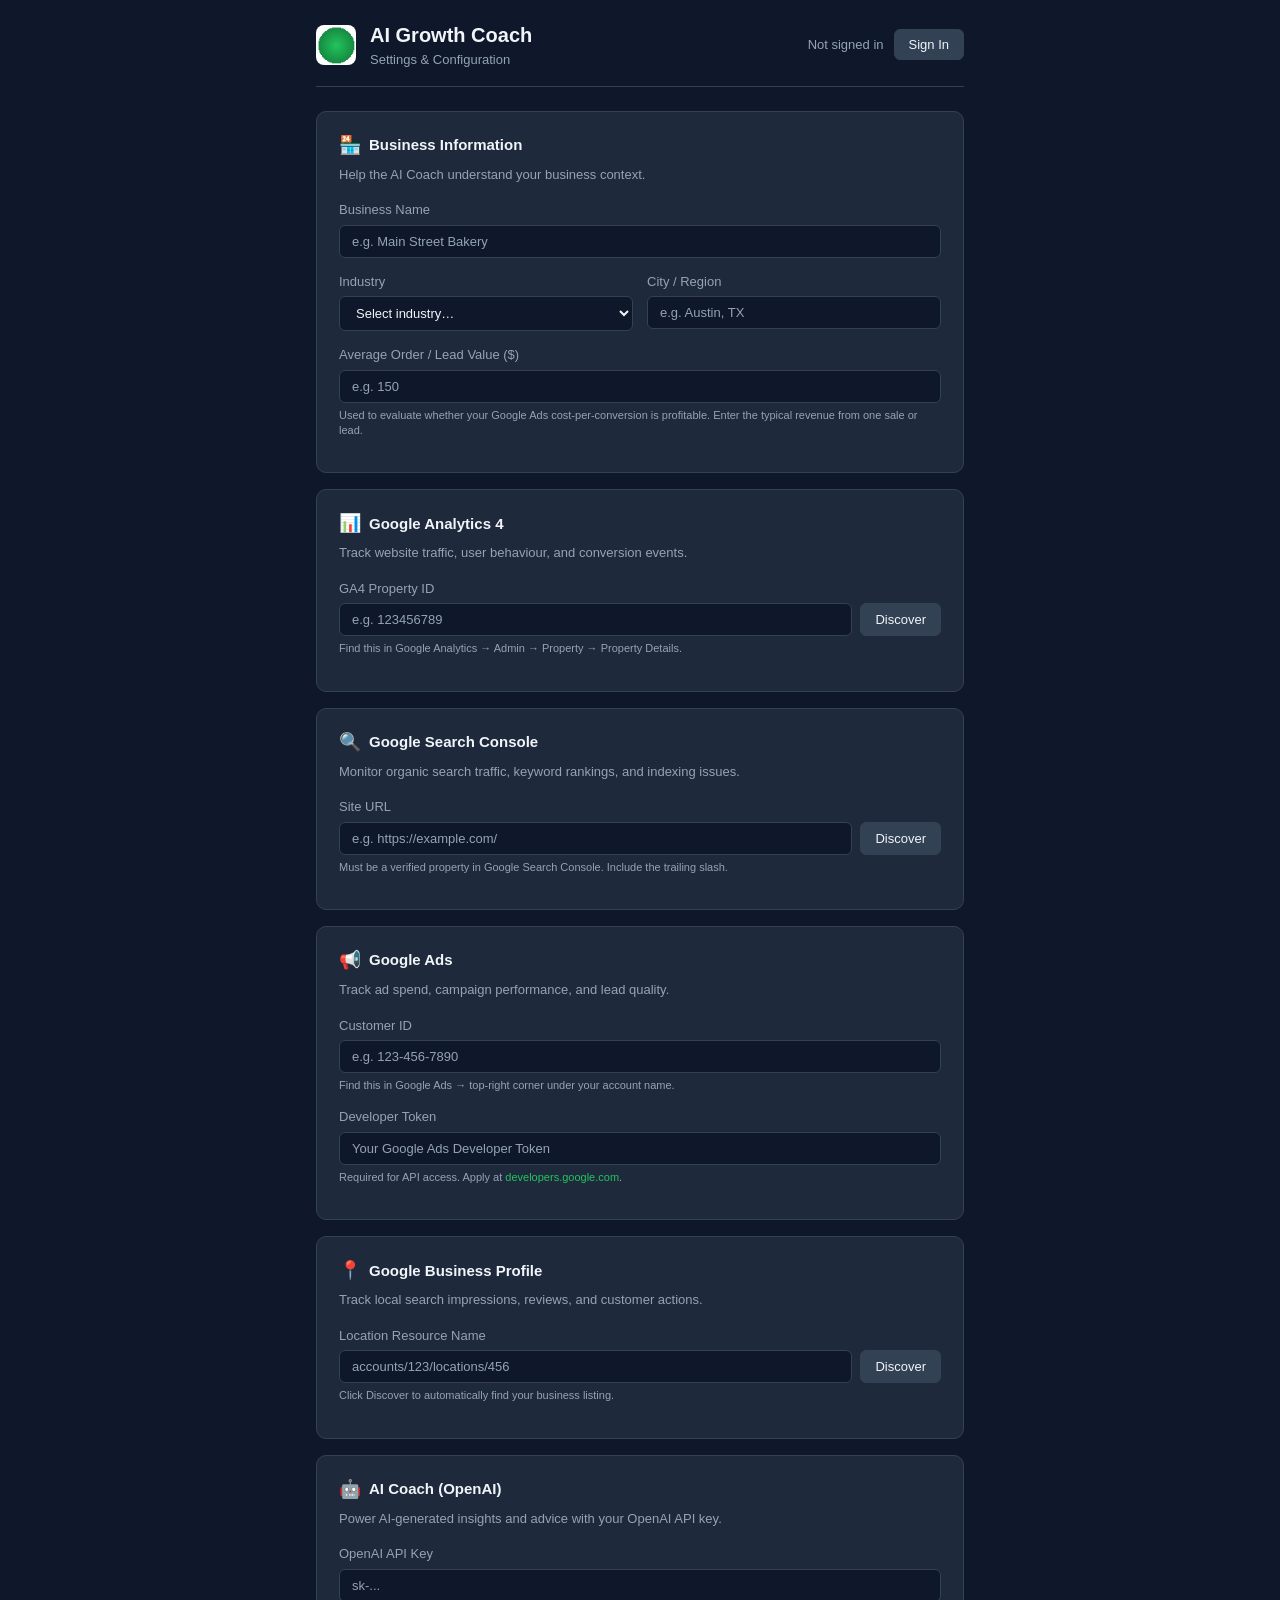
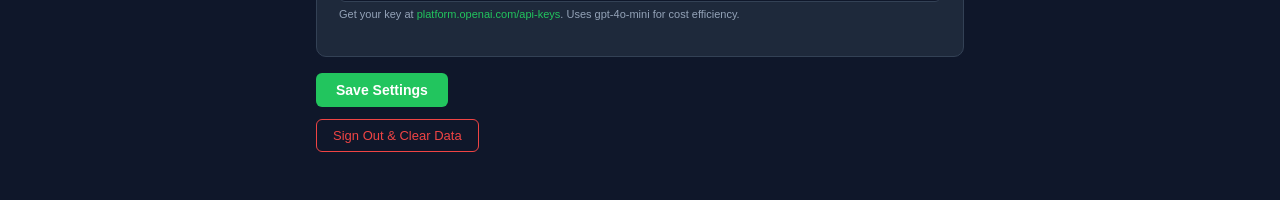
==== options.html @ cb7ab83d "Create AI Growth Coach Chrome Extension with Google API integrations and OpenAI coaching Co-authored" ====
<!DOCTYPE html>
<html lang="en">
<head>
  <meta charset="UTF-8" />
  <meta name="viewport" content="width=device-width, initial-scale=1.0" />
  <title>AI Growth Coach — Settings</title>
  <link rel="stylesheet" href="options.css" />
</head>
<body>
  <div id="app">

    <header class="header">
      <div class="header-left">
        <img src="icons/icon48.png" alt="Logo" class="logo" />
        <div>
          <h1>AI Growth Coach</h1>
          <p class="subtitle">Settings &amp; Configuration</p>
        </div>
      </div>
      <div id="auth-status" class="auth-status">
        <span id="auth-label">Not signed in</span>
        <button id="btn-auth" class="btn-secondary">Sign In</button>
      </div>
    </header>

    <main class="main">

      <!-- Business Info -->
      <section class="card">
        <h2 class="card-title">
          <span class="card-icon">🏪</span>
          Business Information
        </h2>
        <p class="card-desc">Help the AI Coach understand your business context.</p>

        <div class="form-group">
          <label for="businessName">Business Name</label>
          <input type="text" id="businessName" placeholder="e.g. Main Street Bakery" />
        </div>

        <div class="form-row">
          <div class="form-group">
            <label for="industry">Industry</label>
            <select id="industry">
              <option value="">Select industry…</option>
              <option value="restaurant">Restaurant / Food Service</option>
              <option value="retail">Retail Store</option>
              <option value="healthcare">Healthcare / Medical</option>
              <option value="legal">Legal Services</option>
              <option value="realestate">Real Estate</option>
              <option value="contractor">Home Services / Contractor</option>
              <option value="salon">Beauty / Salon / Spa</option>
              <option value="auto">Auto Services</option>
              <option value="fitness">Fitness / Wellness</option>
              <option value="education">Education / Tutoring</option>
              <option value="ecommerce">E-Commerce</option>
              <option value="other">Other</option>
            </select>
          </div>
          <div class="form-group">
            <label for="location">City / Region</label>
            <input type="text" id="location" placeholder="e.g. Austin, TX" />
          </div>
        </div>

        <div class="form-group">
          <label for="avgOrderValue">Average Order / Lead Value ($)</label>
          <input type="text" id="avgOrderValue" placeholder="e.g. 150" />
          <p class="field-hint">Used to evaluate whether your Google Ads cost-per-conversion is profitable. Enter the typical revenue from one sale or lead.</p>
        </div>
      </section>

      <!-- Google Analytics 4 -->
      <section class="card">
        <h2 class="card-title">
          <span class="card-icon">📊</span>
          Google Analytics 4
        </h2>
        <p class="card-desc">Track website traffic, user behaviour, and conversion events.</p>

        <div class="form-group">
          <label for="ga4PropertyId">GA4 Property ID</label>
          <div class="input-row">
            <input type="text" id="ga4PropertyId" placeholder="e.g. 123456789" />
            <button class="btn-secondary" id="btn-discover-ga4">Discover</button>
          </div>
          <p class="field-hint">Find this in Google Analytics → Admin → Property → Property Details.</p>
        </div>

        <!-- Property picker dropdown -->
        <div id="ga4-picker" class="picker hidden">
          <p class="picker-label">Select a property:</p>
          <div id="ga4-list" class="picker-list"></div>
        </div>
      </section>

      <!-- Google Search Console -->
      <section class="card">
        <h2 class="card-title">
          <span class="card-icon">🔍</span>
          Google Search Console
        </h2>
        <p class="card-desc">Monitor organic search traffic, keyword rankings, and indexing issues.</p>

        <div class="form-group">
          <label for="searchConsoleSite">Site URL</label>
          <div class="input-row">
            <input type="text" id="searchConsoleSite" placeholder="e.g. https://example.com/" />
            <button class="btn-secondary" id="btn-discover-sc">Discover</button>
          </div>
          <p class="field-hint">Must be a verified property in Google Search Console. Include the trailing slash.</p>
        </div>

        <div id="sc-picker" class="picker hidden">
          <p class="picker-label">Select a site:</p>
          <div id="sc-list" class="picker-list"></div>
        </div>
      </section>

      <!-- Google Ads -->
      <section class="card">
        <h2 class="card-title">
          <span class="card-icon">📢</span>
          Google Ads
        </h2>
        <p class="card-desc">Track ad spend, campaign performance, and lead quality.</p>

        <div class="form-group">
          <label for="adsCustomerId">Customer ID</label>
          <input type="text" id="adsCustomerId" placeholder="e.g. 123-456-7890" />
          <p class="field-hint">Find this in Google Ads → top-right corner under your account name.</p>
        </div>

        <div class="form-group">
          <label for="adsDeveloperToken">Developer Token</label>
          <input type="password" id="adsDeveloperToken" placeholder="Your Google Ads Developer Token" />
          <p class="field-hint">Required for API access. Apply at <a href="https://developers.google.com/google-ads/api/docs/first-call/dev-token" target="_blank" class="link">developers.google.com</a>.</p>
        </div>
      </section>

      <!-- Google Business Profile -->
      <section class="card">
        <h2 class="card-title">
          <span class="card-icon">📍</span>
          Google Business Profile
        </h2>
        <p class="card-desc">Track local search impressions, reviews, and customer actions.</p>

        <div class="form-group">
          <label for="gmbLocationName">Location Resource Name</label>
          <div class="input-row">
            <input type="text" id="gmbLocationName" placeholder="accounts/123/locations/456" />
            <button class="btn-secondary" id="btn-discover-gmb">Discover</button>
          </div>
          <p class="field-hint">Click Discover to automatically find your business listing.</p>
        </div>

        <div id="gmb-picker" class="picker hidden">
          <p class="picker-label">Select your business:</p>
          <div id="gmb-list" class="picker-list"></div>
        </div>
      </section>

      <!-- AI Coach (OpenAI) -->
      <section class="card">
        <h2 class="card-title">
          <span class="card-icon">🤖</span>
          AI Coach (OpenAI)
        </h2>
        <p class="card-desc">Power AI-generated insights and advice with your OpenAI API key.</p>

        <div class="form-group">
          <label for="openAiApiKey">OpenAI API Key</label>
          <input type="password" id="openAiApiKey" placeholder="sk-..." />
          <p class="field-hint">Get your key at <a href="https://platform.openai.com/api-keys" target="_blank" class="link">platform.openai.com/api-keys</a>. Uses gpt-4o-mini for cost efficiency.</p>
        </div>
      </section>

      <!-- Save button -->
      <div class="save-row">
        <button class="btn-primary" id="btn-save">Save Settings</button>
        <div id="save-status" class="save-status"></div>
      </div>

      <!-- Sign out -->
      <div class="signout-row">
        <button class="btn-danger" id="btn-signout">Sign Out & Clear Data</button>
      </div>

    </main>
  </div>

  <script src="options.js" type="module"></script>
</body>
</html>
---- options.css ----
/* AI Growth Coach — Options Page Styles */

:root {
  --color-bg: #0f172a;
  --color-surface: #1e293b;
  --color-surface-2: #334155;
  --color-border: #334155;
  --color-text: #f1f5f9;
  --color-text-muted: #94a3b8;
  --color-primary: #22c55e;
  --color-primary-dark: #16a34a;
  --color-danger: #ef4444;
  --radius: 10px;
  --radius-sm: 6px;
}

*, *::before, *::after {
  box-sizing: border-box;
  margin: 0;
  padding: 0;
}

html {
  background: var(--color-bg);
  color: var(--color-text);
  font-family: -apple-system, BlinkMacSystemFont, 'Segoe UI', Roboto, sans-serif;
  font-size: 14px;
  line-height: 1.5;
}

body {
  min-height: 100vh;
  padding: 0;
}

#app {
  max-width: 680px;
  margin: 0 auto;
  padding: 0 16px 48px;
}

/* ── Header ──────────────────────────────────────────────────────────────── */

.header {
  display: flex;
  align-items: center;
  justify-content: space-between;
  padding: 20px 0 16px;
  border-bottom: 1px solid var(--color-border);
  margin-bottom: 24px;
}

.header-left {
  display: flex;
  align-items: center;
  gap: 14px;
}

.logo {
  width: 40px;
  height: 40px;
  border-radius: 8px;
}

.header h1 {
  font-size: 20px;
  font-weight: 700;
}

.subtitle {
  font-size: 13px;
  color: var(--color-text-muted);
}

.auth-status {
  display: flex;
  align-items: center;
  gap: 10px;
}

#auth-label {
  font-size: 13px;
  color: var(--color-text-muted);
}

/* ── Buttons ─────────────────────────────────────────────────────────────── */

.btn-primary {
  display: inline-flex;
  align-items: center;
  padding: 9px 20px;
  background: var(--color-primary);
  color: #fff;
  font-size: 14px;
  font-weight: 600;
  border: none;
  border-radius: var(--radius-sm);
  cursor: pointer;
  transition: background 0.15s;
}

.btn-primary:hover { background: var(--color-primary-dark); }

.btn-secondary {
  display: inline-flex;
  align-items: center;
  padding: 7px 14px;
  background: var(--color-surface-2);
  color: var(--color-text);
  font-size: 13px;
  font-weight: 500;
  border: 1px solid var(--color-border);
  border-radius: var(--radius-sm);
  cursor: pointer;
  transition: background 0.15s;
  white-space: nowrap;
}

.btn-secondary:hover { background: #475569; }

.btn-danger {
  display: inline-flex;
  align-items: center;
  padding: 8px 16px;
  background: transparent;
  color: var(--color-danger);
  font-size: 13px;
  font-weight: 500;
  border: 1px solid var(--color-danger);
  border-radius: var(--radius-sm);
  cursor: pointer;
  transition: background 0.15s;
}

.btn-danger:hover { background: rgba(239,68,68,0.1); }

/* ── Cards ───────────────────────────────────────────────────────────────── */

.card {
  background: var(--color-surface);
  border: 1px solid var(--color-border);
  border-radius: var(--radius);
  padding: 20px 22px;
  margin-bottom: 16px;
}

.card-title {
  font-size: 15px;
  font-weight: 700;
  display: flex;
  align-items: center;
  gap: 8px;
  margin-bottom: 6px;
}

.card-icon { font-size: 18px; }

.card-desc {
  font-size: 13px;
  color: var(--color-text-muted);
  margin-bottom: 16px;
}

/* ── Form elements ───────────────────────────────────────────────────────── */

.form-group {
  margin-bottom: 14px;
}

.form-row {
  display: grid;
  grid-template-columns: 1fr 1fr;
  gap: 14px;
}

label {
  display: block;
  font-size: 13px;
  font-weight: 500;
  color: var(--color-text-muted);
  margin-bottom: 5px;
}

input[type="text"],
input[type="password"],
select {
  width: 100%;
  padding: 8px 12px;
  background: var(--color-bg);
  border: 1px solid var(--color-border);
  border-radius: var(--radius-sm);
  color: var(--color-text);
  font-size: 13px;
  outline: none;
  transition: border-color 0.15s;
}

input[type="text"]:focus,
input[type="password"]:focus,
select:focus {
  border-color: var(--color-primary);
}

input::placeholder { color: var(--color-text-muted); }

select option { background: var(--color-surface); }

.input-row {
  display: flex;
  gap: 8px;
}

.input-row input { flex: 1; }

.field-hint {
  font-size: 11px;
  color: var(--color-text-muted);
  margin-top: 5px;
  line-height: 1.4;
}

.link {
  color: var(--color-primary);
  text-decoration: none;
}

.link:hover { text-decoration: underline; }

/* ── Picker ──────────────────────────────────────────────────────────────── */

.picker {
  margin-top: 10px;
  border: 1px solid var(--color-border);
  border-radius: var(--radius-sm);
  overflow: hidden;
}

.picker-label {
  padding: 8px 12px;
  font-size: 12px;
  color: var(--color-text-muted);
  background: var(--color-bg);
  border-bottom: 1px solid var(--color-border);
}

.picker-list { max-height: 180px; overflow-y: auto; }

.picker-item {
  padding: 9px 12px;
  cursor: pointer;
  font-size: 13px;
  border-bottom: 1px solid var(--color-border);
  transition: background 0.1s;
}

.picker-item:last-child { border-bottom: none; }

.picker-item:hover { background: var(--color-surface-2); }

.picker-item strong { display: block; color: var(--color-text); }

.picker-item span { font-size: 11px; color: var(--color-text-muted); }

.hidden { display: none !important; }

/* ── Save row ────────────────────────────────────────────────────────────── */

.save-row {
  display: flex;
  align-items: center;
  gap: 14px;
  margin-bottom: 12px;
}

.save-status {
  font-size: 13px;
  color: var(--color-primary);
}

.save-status.error { color: var(--color-danger); }

.signout-row {
  margin-top: 8px;
}
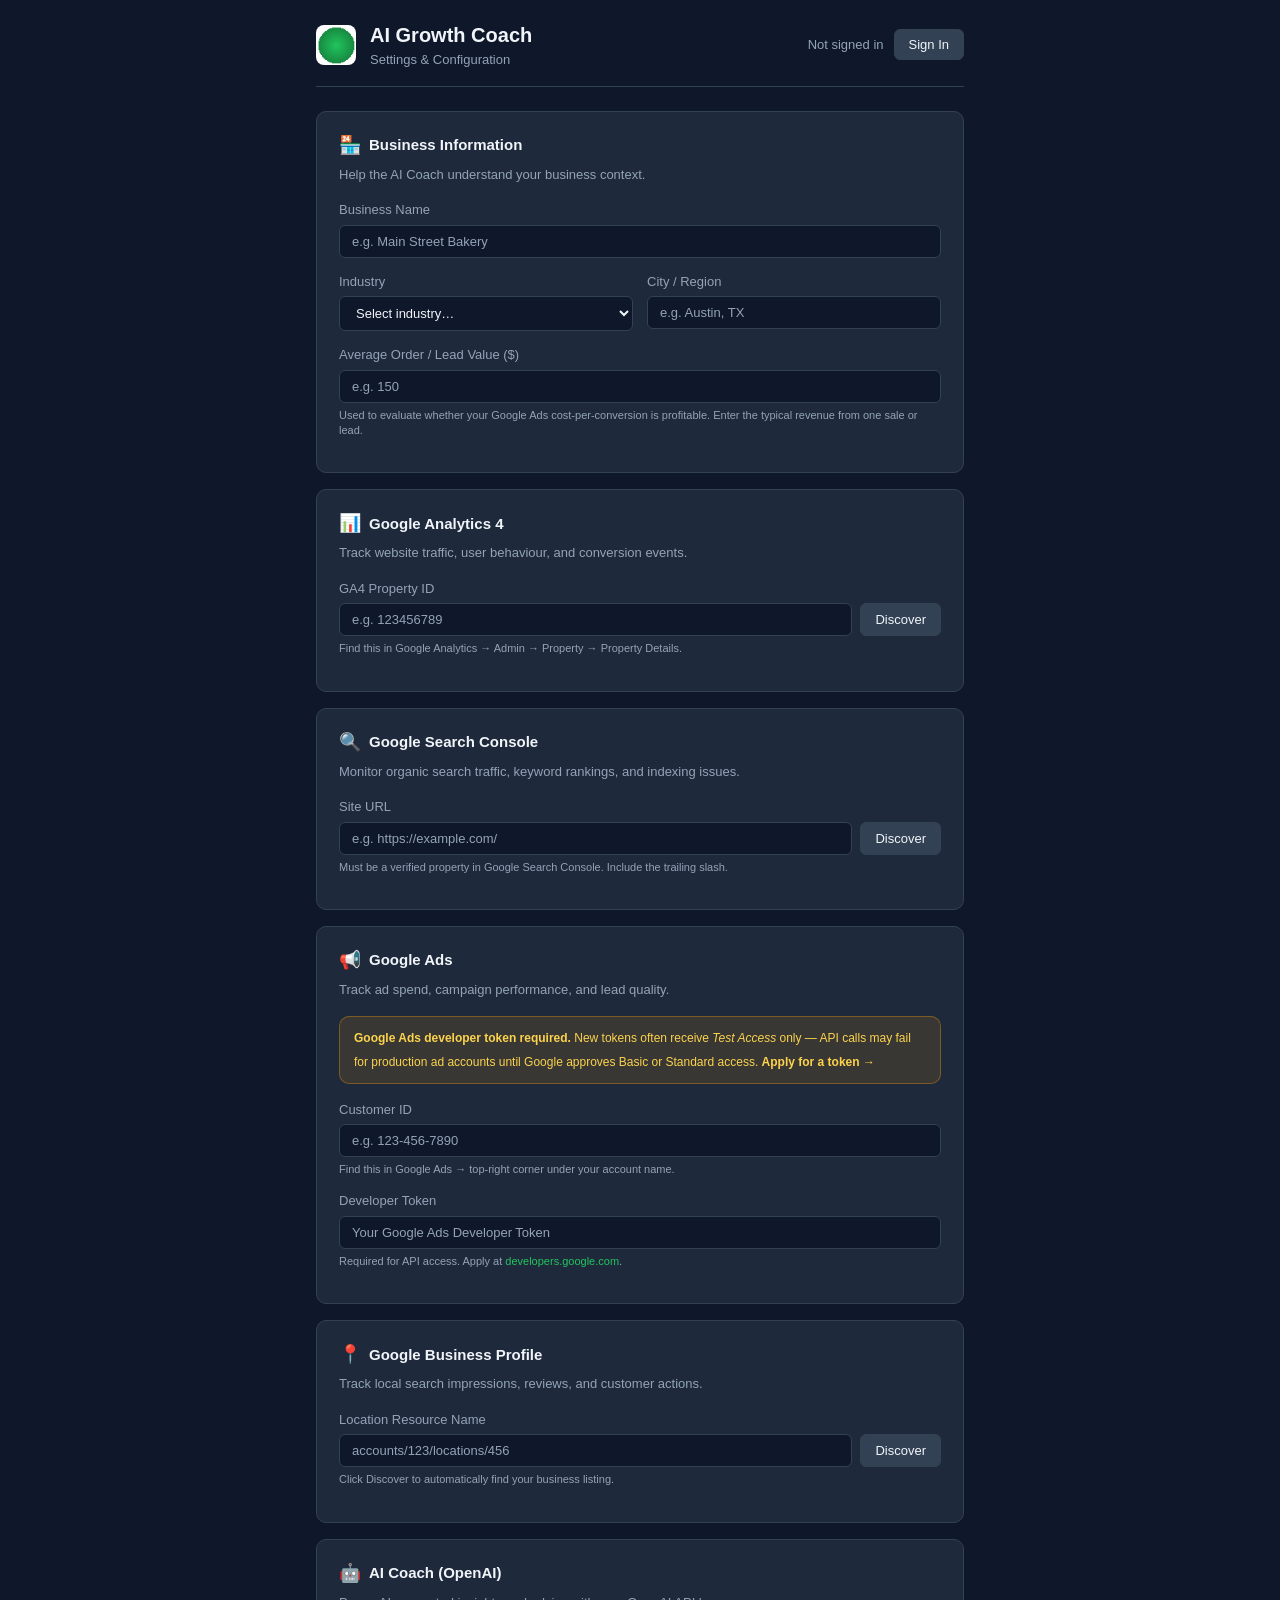
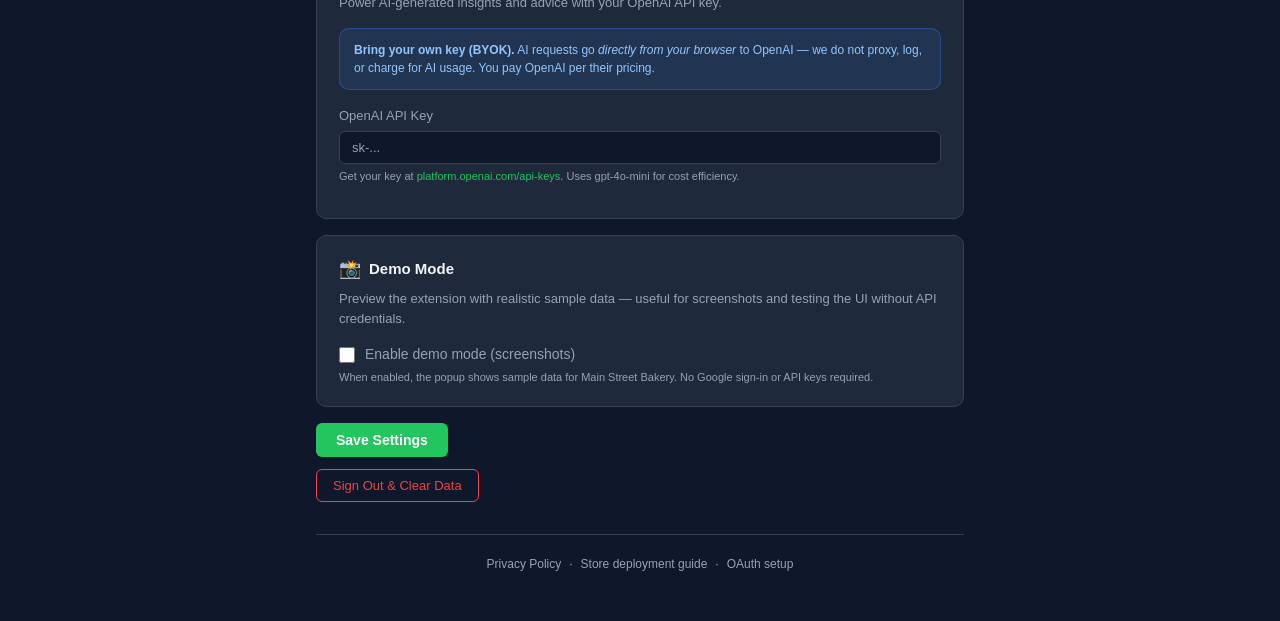
==== commit 6706da38: "Prepare Chrome Web Store submission assets and demo mode - Add privacy policy (docs/PRIVACY.md + hos" ====
--- a/options.html
+++ b/options.html
@@ -125,6 +125,12 @@
         </h2>
         <p class="card-desc">Track ad spend, campaign performance, and lead quality.</p>
 
+        <div class="callout callout-warning">
+          <strong>Google Ads developer token required.</strong>
+          New tokens often receive <em>Test Access</em> only — API calls may fail for production ad accounts until Google approves Basic or Standard access.
+          <a href="https://developers.google.com/google-ads/api/docs/first-call/dev-token" target="_blank" class="link">Apply for a token →</a>
+        </div>
+
         <div class="form-group">
           <label for="adsCustomerId">Customer ID</label>
           <input type="text" id="adsCustomerId" placeholder="e.g. 123-456-7890" />
@@ -169,11 +175,31 @@
         </h2>
         <p class="card-desc">Power AI-generated insights and advice with your OpenAI API key.</p>
 
+        <div class="callout callout-info">
+          <strong>Bring your own key (BYOK).</strong>
+          AI requests go <em>directly from your browser</em> to OpenAI — we do not proxy, log, or charge for AI usage. You pay OpenAI per their pricing.
+        </div>
+
         <div class="form-group">
           <label for="openAiApiKey">OpenAI API Key</label>
           <input type="password" id="openAiApiKey" placeholder="sk-..." />
           <p class="field-hint">Get your key at <a href="https://platform.openai.com/api-keys" target="_blank" class="link">platform.openai.com/api-keys</a>. Uses gpt-4o-mini for cost efficiency.</p>
         </div>
+      </section>
+
+      <!-- Demo mode -->
+      <section class="card">
+        <h2 class="card-title">
+          <span class="card-icon">📸</span>
+          Demo Mode
+        </h2>
+        <p class="card-desc">Preview the extension with realistic sample data — useful for screenshots and testing the UI without API credentials.</p>
+
+        <label class="checkbox-row">
+          <input type="checkbox" id="demoMode" />
+          <span>Enable demo mode (screenshots)</span>
+        </label>
+        <p class="field-hint">When enabled, the popup shows sample data for Main Street Bakery. No Google sign-in or API keys required.</p>
       </section>
 
       <!-- Save button -->
@@ -187,6 +213,14 @@
         <button class="btn-danger" id="btn-signout">Sign Out & Clear Data</button>
       </div>
 
+      <footer class="options-footer">
+        <a href="https://github.com/sentientsprite/MKTG-Chrome-Extenstion/blob/main/docs/PRIVACY.md" target="_blank" class="link">Privacy Policy</a>
+        <span>·</span>
+        <a href="https://github.com/sentientsprite/MKTG-Chrome-Extenstion/blob/main/docs/STORE_DEPLOYMENT.md" target="_blank" class="link">Store deployment guide</a>
+        <span>·</span>
+        <a href="https://github.com/sentientsprite/MKTG-Chrome-Extenstion/blob/main/docs/OAUTH_SETUP.md" target="_blank" class="link">OAuth setup</a>
+      </footer>
+
     </main>
   </div>
 
--- a/options.css
+++ b/options.css
@@ -282,3 +282,72 @@
 .signout-row {
   margin-top: 8px;
 }
+
+/* ── Callouts ────────────────────────────────────────────────────────────── */
+
+.callout {
+  padding: 12px 14px;
+  border-radius: var(--radius);
+  font-size: 12px;
+  line-height: 1.5;
+  margin-bottom: 16px;
+}
+
+.callout-warning {
+  background: rgba(245, 158, 11, 0.12);
+  border: 1px solid rgba(245, 158, 11, 0.35);
+  color: #fcd34d;
+}
+
+.callout-info {
+  background: rgba(59, 130, 246, 0.12);
+  border: 1px solid rgba(59, 130, 246, 0.35);
+  color: #93c5fd;
+}
+
+.callout .link {
+  display: inline-block;
+  margin-top: 6px;
+  color: inherit;
+  font-weight: 600;
+}
+
+/* ── Checkbox ────────────────────────────────────────────────────────────── */
+
+.checkbox-row {
+  display: flex;
+  align-items: center;
+  gap: 10px;
+  cursor: pointer;
+  font-size: 14px;
+  font-weight: 500;
+}
+
+.checkbox-row input {
+  width: 16px;
+  height: 16px;
+  accent-color: var(--color-primary);
+}
+
+/* ── Footer ──────────────────────────────────────────────────────────────── */
+
+.options-footer {
+  margin-top: 32px;
+  padding-top: 20px;
+  border-top: 1px solid var(--color-border);
+  text-align: center;
+  font-size: 12px;
+  color: var(--color-text-muted);
+  display: flex;
+  flex-wrap: wrap;
+  justify-content: center;
+  gap: 8px;
+}
+
+.options-footer .link {
+  color: var(--color-text-muted);
+}
+
+.options-footer .link:hover {
+  color: var(--color-primary);
+}
